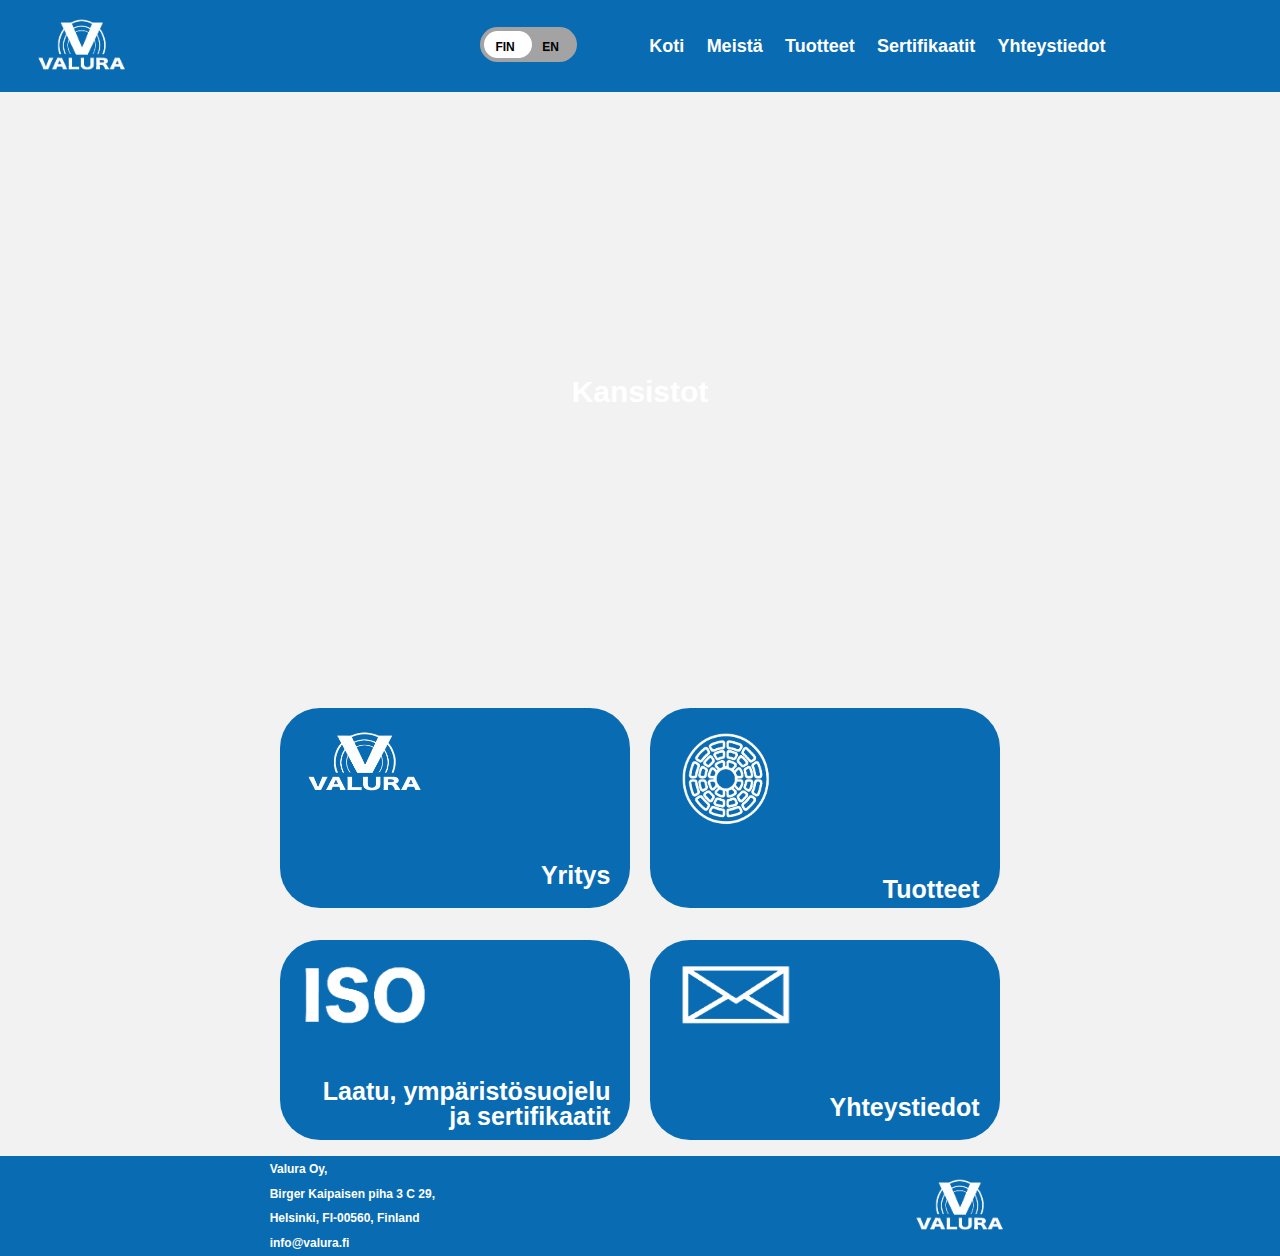
==== index.html @ 19e89637 "first push" ====
<!DOCTYPE html>
<html lang="en">

<head>
	<meta charset="UTF-8">
	<meta http-equiv="X-UA-Compatible" content="IE=edge">
	<meta name="viewport" content="width=device-width, initial-scale=1.0">
	<link rel="stylesheet" href="styles/reset.css">
	<link rel="stylesheet" href="styles/index.css">
	<link rel="stylesheet" href="styles/switch.css">
	<script src="app.js" defer></script>
	<title>Valura</title>
</head>

<body>
	<header>
		<nav class="container">
			<img class="logo" src="img/logo.png" alt="Valura logo">

			<input type="checkbox" name="" id="" class="check">
			<ul class="menu-items">
				<li>
					<center>
						<div class="switch">
							<input id="language-toggle" class="check-toggle check-toggle-round-flat" type="checkbox">
							<label for="language-toggle"></label>
							<span class="on">FIN</span>
							<span class="off">EN</span>
						</div>
					</center>
				</li>

				<li><a class="en hidden" href="index.html">Home</a><a class="fin" href="index.html">Koti</a>
				</li>
				<li><a class="en hidden" href="company.html">Company</a><a class="fin" href="company.html">Meistä</a>
				</li>
				<li><a class="en hidden" href="products.html">Products</a><a class="fin"
						href="products.html">Tuotteet</a>
				</li>
				<li><a class="en hidden" href="quality.html">Sertificates</a><a class="fin"
						href="quality.html">Sertifikaatit</a></li>
				<li><a class="en hidden" href="contacts.html">Contact</a><a class="fin"
						href="contacts.html">Yhteystiedot</a></li>
			</ul>
			<div class="ham-menu">
				<span class="line line1"></span>
				<span class="line line2"></span>
				<span class="line line3"></span>
			</div>
		</nav>
	</header>
	<main>
		<div class="hero">
			<div class="en hidden">Manhole Covers and Gully Gratings</div>
			<div class="fin">Kansistot</div>
		</div>
		<div class="row-1">
			<a class="td-none" href="company.html">
				<div class="en hidden box">
					<img class="logo" src="img/logo.png" alt="Valura logo">Company
				</div>
				<div class="fin box">
					<img class="logo" src="img/logo.png" alt="Valura logo">Yritys
				</div>
			</a>
			<a class="td-none" href="products.html">
				<div class="en hidden box">
					<img width="100" height="100" style="height: 100px; width: 140px;" src="img/gully.png"
						alt="Products"> Products
				</div>
				<div class="fin box">
					<img width="100" height="100" style="height: 100px; width: 140px;" src="img/gully.png"
						alt="Tuotteet"> Tuotteet
				</div>
			</a>
		</div>
		<div class="row-2">
			<a class="td-none" href="quality.html">
				<div class="en hidden box">
					<img src="img/ISO.png" alt="ISO"> Quality & Environmental Protection
				</div>
				<div class="fin box">
					<img src="img/ISO.png" alt="ISO"> Laatu, ympäristösuojelu ja sertifikaatit
				</div>
			</a>
			<a class="td-none" href="contacts.html">
				<div class="en hidden box">
					<img src="img/envelope.png" alt="contacts"> Contacts
				</div>
				<div class="fin box">
					<img src="img/envelope.png" alt="yhteystiedot"> Yhteystiedot
				</div>
			</a>
		</div>
	</main>
	<footer>
		<div>
			<p>Valura Oy,</p>
			<p>Birger Kaipaisen piha 3 C 29,</p>
			<p>Helsinki, FI-00560, Finland</p>
			<p>info@valura.fi</p>
		</div>
		<img class="logo" src="img/logo.png" alt="Valura logo">
	</footer>
</body>

</html>
---- styles/index.css ----
* {
  margin: 0;
  padding: 0;
  box-sizing: border-box;

  font-family: Arial, sans-serif;
}

div > p.en,
div > p.fin {
  font-size: 1.2rem;
  font-weight: 500;
}

body {
  display: grid;
  grid-template-columns: 1fr;
  grid-template-rows: auto 1fr auto;
  grid-template-areas: "header" "main" "footer";

  background-color: #f2f2f2;
}

header {
  width: 100%;
  background-color: #096bb2;

  grid-area: header;
}

nav,
footer {
  display: flex;
  justify-content: space-between;

  padding: 1rem 2rem;
}

.logo {
  width: 100px;
  height: 60px;
}

nav ul {
  display: flex;
  flex-wrap: wrap;
  list-style: none;

  align-items: center;
  gap: 1.4rem;

  font-size: large;
  font-weight: 800;
}

nav ul li a {
  color: #fff;
  text-decoration: none;

  font-family: Arial, Helvetica, sans-serif;
}

main {
  width: 100%;
  height: 100%;

  grid-area: main;
}

.wrapper {
  display: flex;
  flex-direction: column;
  justify-content: center;
  gap: 1.2rem;
  padding: 40px;

  font-size: large;
  font-weight: 600;
  line-height: 1.3rem;
}

.hero {
  width: 100%;
  height: 100vh;
  max-height: 600px;

  position: relative;

  display: flex;
  justify-content: center;
  align-items: center;
  background-image: url("../img/hero.png");
  background-size: cover;
  background-position: bottom;

  font-size: 30px;
  font-weight: 800;
  color: #fff;
}

.product-hero {
  width: 100%;
  height: 100vh;
  max-height: 500px;

  position: relative;

  display: flex;
  justify-content: center;
  align-items: center;
  background-image: url("../img/product.png");
  background-size: cover;
  background-repeat: no-repeat;
  background-position: left;

  font-size: 30px;
  font-weight: 800;
  color: #fff;
}

@media screen and (max-width: 1000px) {
  .product-hero {
    background-size: contain;
  }
}

.hero img {
  width: 100%;
  height: 100%;
  max-height: 500px;
  object-fit: cover;
}

.row-1,
.row-2 {
  display: flex;
  flex-wrap: wrap;
  justify-content: center;
  align-items: center;

  padding: 1rem 2rem;
  gap: 1.2rem;
  text-align: center;
}

.box {
  display: grid;
  grid-template-columns: 1fr;
  grid-template-rows: 1fr 1fr;
  gap: 1.2rem;
  align-items: end;
  height: 200px;
  width: 350px;
  border-radius: 40px;

  vertical-align: middle;

  background-color: #096bb2;
  text-align: center;
  padding: 20px;

  font-size: 25px;
  font-weight: 800;
  color: white;
  text-align: right;
}

.box > img {
  width: 130px;
  height: 70px;

  margin-bottom: 30px;
  margin-right: 30px;

  align-self: start;
}

footer {
  width: 100%;
  background-color: #096bb2;
  padding: 1rem 2rem;
  text-align: center;

  height: 100px;

  display: flex;
  justify-content: space-around;
  align-items: center;

  font-size: 12px;
  grid-area: footer;
}

footer div {
  display: flex;
  flex-direction: column;
  justify-content: center;
  align-items: flex-start;
  gap: 0.8rem;
  color: white;
  font-weight: 600;
  font-family: Arial, Helvetica, sans-serif;
}

h2 {
  font-size: 2rem;
  font-weight: 800;

  align-self: flex-start;

  border-bottom: solid black 1px;
  padding: 20px;
  margin-bottom: 40px;
  width: 100%;
  color: #096bb2;
  line-height: normal;
}

.motto > p.en,
.motto > p.fin {
  font-size: 2rem;
  font-weight: 600;
  color: #096bb2;
  line-height: 1.3rem;
}

.hidden {
  display: none;
}

.light {
  font-weight: 300;
  font-size: medium;
}

button {
  all: unset;

  background-color: #096bb2;
  padding: 10px 35px;
  border-radius: 30px;
  color: white;
}

.spacer {
  height: 15px;
}
.td-none {
  text-decoration: none;
}

.check {
  opacity: 0;
}

/* Hamburger menu */

@media screen and (max-width: 500px) {
  *,
  *::after,
  *::before {
    padding: 0;
    margin: 0;
    box-sizing: border-box;
  }

  .container h1 {
    margin-bottom: 2rem;
  }

  .menu-items {
    display: none;
    text-align: center;
    list-style: none;
    opacity: 0;
    font-size: 2rem;
    border-radius: 0.25em;
    transition: transform 100ms ease-in-out, opacity 200ms;
  }

  .menu-items li {
    color: white;
    padding: 0.5rem;
  }

  .menu-items li a {
    color: white;
    text-decoration: none;
  }

  .menu-items li a:hover {
    color: rgb(174, 174, 174);
  }

  .check {
    position: absolute;
    right: 1rem;
    top: 1rem;
    height: 3rem;
    width: 3rem;
    opacity: 0;
    z-index: 3;
  }

  .check:hover {
    cursor: pointer;
  }

  .check:checked ~ .menu-items {
    display: block;
    transform: translateX(0%);
    opacity: 1;
  }

  .ham-menu {
    position: absolute;
    right: 1rem;
    top: 1rem;
    height: 3rem;
    width: 3rem;
    padding: 0.5rem;
    z-index: 2;
    display: flex;
    flex-direction: column;
    justify-content: space-around;
    border-radius: 0.25em;
  }

  .ham-menu .line {
    background-color: white;
    border-radius: 1em;
    width: 2rem;
    height: 0.25rem;
  }

  .ham-menu .line1 {
    transform-origin: 0% 0%;
    transition: transform 100ms ease-in-out;
  }

  .ham-menu .line3 {
    transform-origin: 0% 100%;
    transition: transform 100ms ease-in-out;
  }

  .check:checked ~ .ham-menu .line1 {
    display: block;
    transform: rotate(45deg);
  }

  .check:checked ~ .ham-menu .line2 {
    opacity: 0;
  }

  .check:checked ~ .ham-menu .line3 {
    display: block;
    transform: rotate(-45deg);
  }
}
---- styles/switch.css ----
.switch {
  position: relative;
  display: inline-block;
  margin: 5px 50px;
}

.switch > span {
  position: absolute;
  top: 14px;
  pointer-events: none;
  font-family: "Helvetica", Arial, sans-serif;
  font-weight: bold;
  font-size: 12px;
  text-transform: uppercase;
  text-shadow: 0 1px 0 rgba(0, 0, 0, 0.06);
  width: 50%;
  text-align: center;
}

input.check-toggle-round-flat:checked ~ .off {
  color: #000;
}

input.check-toggle-round-flat:checked ~ .on {
  color: #000;
}

.switch > span.on {
  left: 0;
  padding-left: 2px;
  color: #000;
}

.switch > span.off {
  right: 0;
  padding-right: 4px;
  color: #000;
}

.check-toggle {
  position: absolute;
  margin-left: -9999px;
  visibility: hidden;
}
.check-toggle + label {
  display: block;
  position: relative;
  cursor: pointer;
  outline: none;
  -webkit-user-select: none;
  -moz-user-select: none;
  -ms-user-select: none;
  user-select: none;
}

input.check-toggle-round-flat + label {
  padding: 2px;
  width: 97px;
  height: 35px;
  background-color: #a3a3a3;
  -webkit-border-radius: 60px;
  -moz-border-radius: 60px;
  -ms-border-radius: 60px;
  -o-border-radius: 60px;
  border-radius: 60px;
}
input.check-toggle-round-flat + label:before,
input.check-toggle-round-flat + label:after {
  display: block;
  position: absolute;
  content: "";
}

input.check-toggle-round-flat + label:before {
  top: 2px;
  left: 2px;
  bottom: 2px;
  right: 2px;
  background-color: #a3a3a3;

  -moz-border-radius: 60px;
  -ms-border-radius: 60px;
  -o-border-radius: 60px;
  border-radius: 60px;
}
input.check-toggle-round-flat + label:after {
  top: 4px;
  left: 4px;
  bottom: 4px;
  width: 48px;
  background-color: #fff;
  -webkit-border-radius: 52px;
  -moz-border-radius: 52px;
  -ms-border-radius: 52px;
  -o-border-radius: 52px;
  border-radius: 52px;
  -webkit-transition: margin 0.2s;
  -moz-transition: margin 0.2s;
  -o-transition: margin 0.2s;
  transition: margin 0.2s;
}

input.check-toggle-round-flat:checked + label {
}

input.check-toggle-round-flat:checked + label:after {
  margin-left: 44px;
}
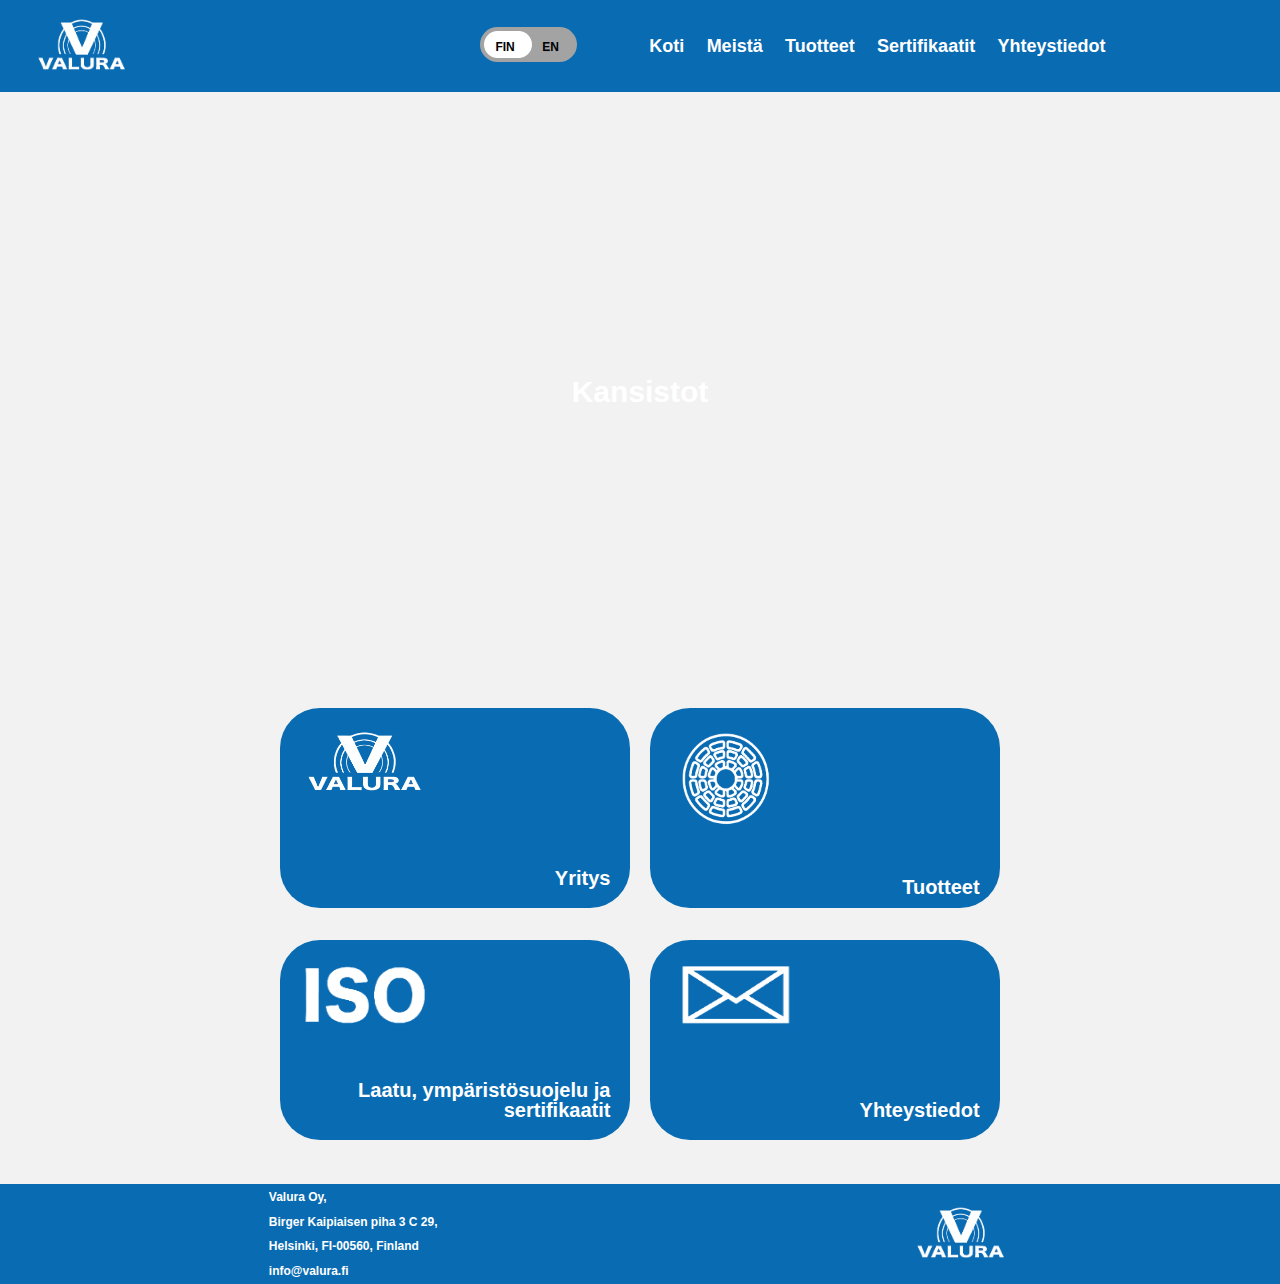
==== commit 4925fc08: "fix typos" ====
--- a/index.html
+++ b/index.html
@@ -37,9 +37,9 @@
 				<li><a class="en hidden" href="products.html">Products</a><a class="fin"
 						href="products.html">Tuotteet</a>
 				</li>
-				<li><a class="en hidden" href="quality.html">Sertificates</a><a class="fin"
+				<li><a class="en hidden" href="quality.html">Certificates</a><a class="fin"
 						href="quality.html">Sertifikaatit</a></li>
-				<li><a class="en hidden" href="contacts.html">Contact</a><a class="fin"
+				<li><a class="en hidden" href="contacts.html">Contacts</a><a class="fin"
 						href="contacts.html">Yhteystiedot</a></li>
 			</ul>
 			<div class="ham-menu">
@@ -96,7 +96,7 @@
 	<footer>
 		<div>
 			<p>Valura Oy,</p>
-			<p>Birger Kaipaisen piha 3 C 29,</p>
+			<p>Birger Kaipiaisen piha 3 C 29,</p>
 			<p>Helsinki, FI-00560, Finland</p>
 			<p>info@valura.fi</p>
 		</div>
--- a/styles/index.css
+++ b/styles/index.css
@@ -13,12 +13,14 @@
 }
 
 body {
+  position: relative;
   display: grid;
   grid-template-columns: 1fr;
   grid-template-rows: auto 1fr auto;
   grid-template-areas: "header" "main" "footer";
 
   background-color: #f2f2f2;
+  min-height: 100vh;
 }
 
 header {
@@ -62,9 +64,10 @@
 
 main {
   width: 100%;
-  height: 100%;
+  min-height: 90vh;
 
   grid-area: main;
+  padding-bottom: clamp(100px, 10vw, 150px);
 }
 
 .wrapper {
@@ -101,15 +104,15 @@
 .product-hero {
   width: 100%;
   height: 100vh;
-  max-height: 500px;
+  max-height: 70vw;
 
   position: relative;
-
   display: flex;
   justify-content: center;
   align-items: center;
   background-image: url("../img/product.png");
-  background-size: cover;
+  background-size: contain;
+  object-fit: scale-down;
   background-repeat: no-repeat;
   background-position: left;
 
@@ -159,7 +162,7 @@
   text-align: center;
   padding: 20px;
 
-  font-size: 25px;
+  font-size: 20px;
   font-weight: 800;
   color: white;
   text-align: right;
@@ -176,6 +179,9 @@
 }
 
 footer {
+  position: absolute;
+  bottom: 0;
+  left: 0;
   width: 100%;
   background-color: #096bb2;
   padding: 1rem 2rem;
@@ -221,7 +227,9 @@
   font-size: 2rem;
   font-weight: 600;
   color: #096bb2;
-  line-height: 1.3rem;
+  line-height: 2rem;
+
+  text-align: center;
 }
 
 .hidden {
@@ -255,7 +263,7 @@
 
 /* Hamburger menu */
 
-@media screen and (max-width: 500px) {
+@media screen and (max-width: 1000px) {
   *,
   *::after,
   *::before {
